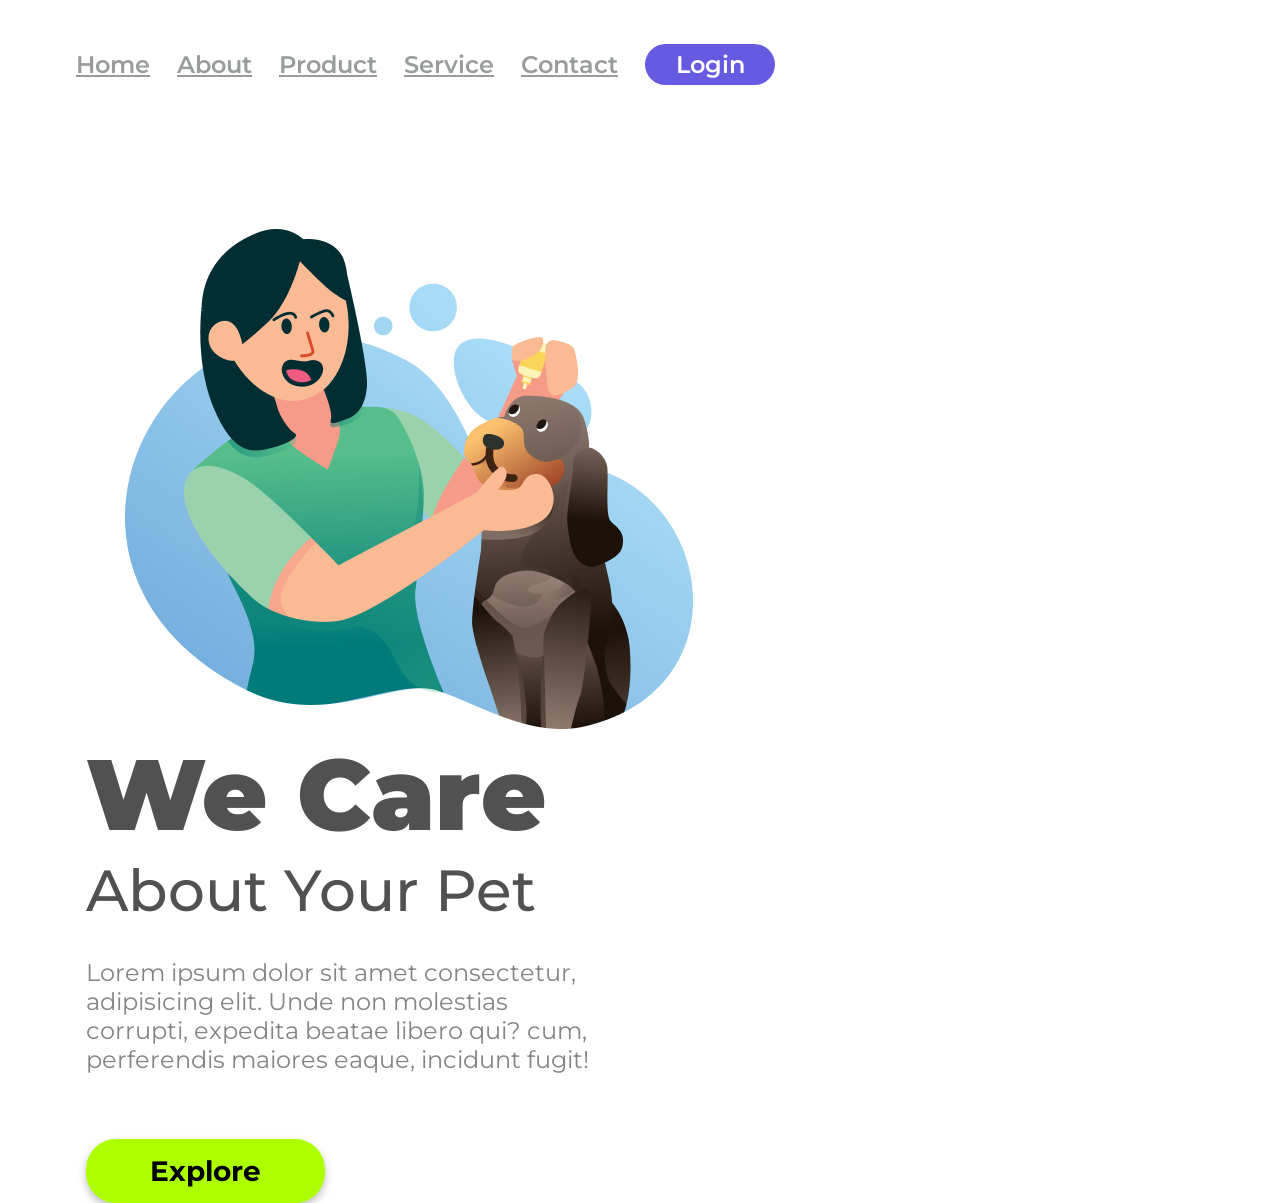
==== desafio 1/index.html @ 7fee4ad7 "primeiro comentario" ====
<!DOCTYPE html>
<html lang="pt-br">
<head>
    <meta charset="UTF-8">
    <meta name="viewport" content="width=device-width, initial-scale=1.0">
    <link rel="stylesheet" href="./styles.css">
    <title>We Care</title>
</head>
<body>
    <header>
        <a class="link-header" href="">Home</a>
        <a class="link-header" href="">About</a>
        <a class="link-header" href="">Product</a>
        <a class="link-header" href="">Service</a>
        <a class="link-header" href="">Contact</a>
        <button class="button-header">Login</button>
    </header>

    <main>
        <img src="./img/we-care.png" alt="we-care-logo" class="img-logo">
    
        <section>
            <h1>We Care</h1>
            <h2>About Your Pet</h2>
            <p>Lorem ipsum dolor sit amet consectetur, adipisicing elit. Unde non molestias corrupti, expedita beatae libero qui?  cum, perferendis maiores eaque, incidunt fugit!</p>

            <button class="button-main">Explore</button>
        </section>
        
        
    </main>


</body>
</html>
---- desafio 1/styles.css ----
@import url('https://fonts.googleapis.com/css2?family=Montserrat:ital,wght@0,100..900;1,100..900&display=swap');
/* Esta linha importa a fonte 'Montserrat' do Google Fonts para ser usada na página.
   Ela garante que o navegador carregue e utilize essa família de fontes. */

*{
    /* O seletor universal '*' aplica as propriedades a TODOS os elementos HTML da página. */
    font-family: 'Montserrat', sans-serif;
    /* Define a fonte padrão para todos os elementos como 'Montserrat'.
       'sans-serif' é um fallback caso a Montserrat não carregue. */
    margin: 0;
    /* Remove a margem externa padrão de todos os elementos.
       Isso é um reset comum para ter controle total sobre os espaçamentos. */
    padding: 0;
    /* Remove o preenchimento interno (padding) padrão de todos os elementos.
       Também é parte do reset para controle total de espaçamento. */
    box-sizing: border-box;
    /* Define o Box Model para 'border-box'. Isso significa que a largura e altura de um elemento incluirão o padding e a borda, tornando o dimensionamento
       mais intuitivo e previsível (o tamanho que você define é o tamanho final). */
}

header{
    /* Estilos para o elemento <header> (cabeçalho da página). */
    margin: 44px 0 144px 76px;
    /* Define as margens externas do header:
       - 44px no topo.
       - 0px na direita.
       - 144px na parte inferior.
       - 76px na esquerda.
       (Essas são margens fixas que podem causar problemas de layout em telas menores). */
}

.link-header{
    /* Estilos para os links de navegação dentro do header (elementos com a classe 'link-header'). */
    font-weight: 600;
    /* Define a espessura da fonte (negrito médio). */
    font-size: 24px;
    /* Define o tamanho da fonte como 24 pixels (valor fixo). */
    line-height: 29px;
    /* Define a altura da linha do texto como 29 pixels. */
    color: #989d99;
    /* Define a cor do texto para um tom de cinza. */
    cursor: pointer;
    /* Altera o cursor do mouse para uma "mãozinha" ao passar sobre o link,
       indicando que é clicável. */
    margin-right: 23px;
    /* Define uma margem de 23 pixels à direita de cada link. */
}

.button-header{
    /* Estilos para o botão de "Sign up" no header (elemento com a classe 'button-header'). */
    background: #665ae1;
    /* Define a cor de fundo do botão como um tom de roxo/azul. */
    border-radius: 20.5px;
    /* Arredonda os cantos do botão em 20.5 pixels, criando um formato mais oval. */
    width: 130px;
    /* Define a largura fixa do botão em 130 pixels. */
    height: 41px;
    /* Define a altura fixa do botão em 41 pixels. */
    border: none;
    /* Remove a borda padrão do botão. */
    font-weight: 600;
    /* Define a espessura da fonte do texto do botão como 600 (negrito médio). */
    font-size: 24px;
    /* Define o tamanho da fonte do texto do botão como 24 pixels (valor fixo). */
    line-height: 29px;
    /* Define a altura da linha do texto do botão como 29 pixels. */
    color: #ffffff;
    /* Define a cor do texto do botão como branco. */
    cursor: pointer;
    /* Altera o cursor do mouse para uma "mãozinha" ao passar sobre o botão. */
}

.img-logo{
    /* Estilos para a imagem principal (elemento com a classe 'img-logo'). */
    width: 568px;
    /* Define a largura fixa da imagem em 568 pixels.
       (Isso pode fazer a imagem transbordar em telas menores). */
    height: 500px;
    /* Define a altura fixa da imagem em 500 pixels. */
    margin-left: 125px;
    /* Define uma margem de 125 pixels à esquerda da imagem. */
    display: inline-block;
    /* Faz com que a imagem se comporte como um elemento de bloco, mas que possa
       ficar na mesma linha que outros elementos 'inline-block'. */
}

section{
    /* Estilos para a seção de conteúdo principal (elemento <section>). */
    display: inline-block;
    /* Faz com que a seção se comporte como um elemento de bloco, mas que possa
    ficar na mesma linha que outros elementos 'inline-block'.
       (Junto com a imagem, isso cria o layout de duas colunas no desktop). */
    margin-left: 86px;
    /* Define uma margem de 86 pixels à esquerda da seção. */
}

h1{
    /* Estilos para o título principal (elemento <h1>). */
    font-weight: 900;
    /* Define a espessura da fonte como 900 (extra negrito). */
    font-size: 100px;
    /* Define o tamanho da fonte como 100 pixels (muito grande para a maioria das telas). */
    line-height: 122px;
    /* Define a altura da linha do texto como 122 pixels. */
    color: #515151;
    /* Define a cor do texto para um tom de cinza escuro. */
}

h2{
    /* Estilos para o subtítulo (elemento <h2>). */
    font-weight: 500;
    /* Define a espessura da fonte como 500 (negrito médio). */
    font-size: 58px;
    /* Define o tamanho da fonte como 58 pixels (também grande). */
    line-height: 71px;
    /* Define a altura da linha do texto como 71 pixels. */
    color: #515151;
    /* Define a cor do texto para um tom de cinza escuro. */
}

p{
    /* Estilos para o parágrafo de texto (elemento <p>). */
    font-weight: 400;
    /* Define a espessura da fonte como 400 (normal). */
    font-size: 24px;
    /* Define o tamanho da fonte como 24 pixels (fixo). */
    line-height: 29px;
    /* Define a altura da linha do texto como 29 pixels. */
    color: #848484;
    /* Define a cor do texto para um tom de cinza mais claro. */
    width: 515px;
    /* Define a largura fixa do parágrafo em 515 pixels.
       (Isso pode fazer o texto transbordar em telas menores que 515px). */
    margin-top: 32px;
    /* Define uma margem de 32 pixels no topo do parágrafo. */
    margin-bottom: 65px;
    /* Define uma margem de 65 pixels na parte inferior do parágrafo. */
}

.button-main{
    /* Estilos para o botão principal na seção de conteúdo (elemento com a classe 'button-main'). */
    background: #adff00;
    /* Define a cor de fundo do botão como um verde-limão. */
    border-radius: 30px;
    /* Arredonda os cantos do botão em 30 pixels, tornando-o bem arredondado. */
    width: 239px;
    /* Define a largura fixa do botão em 239 pixels. */
    height: 64px;
    /* Define a altura fixa do botão em 64 pixels. */
    border: none;
    /* Remove a borda padrão do botão. */
    cursor: pointer;
    /* Altera o cursor do mouse para uma "mãozinha" ao passar sobre o botão. */
    filter: drop-shadow(0px 4px 4px rgba(0, 0, 0, 0.25));
    /* Adiciona uma sombra projetada (drop-shadow) ao botão:
       - 0px de deslocamento horizontal.
       - 4px de deslocamento vertical.
       - 4px de raio de desfoque.
       - Cor preta com 25% de opacidade. */
    font-weight: 700;
    /* Define a espessura da fonte do texto do botão como 700 (negrito). */
    font-size: 28px;
    /* Define o tamanho da fonte do texto do botão como 28 pixels (fixo). */
    line-height: 34px;
    /* Define a altura da linha do texto do botão como 34 pixels. */
    color: #000000;
    /* Define a cor do texto do botão como preto. */
}

@media screen and (max-width: 800px) {
    /* Início da Media Query: Estas regras de CSS serão aplicadas SOMENTE quando
       a largura da tela (viewport) for de 800 pixels ou MENOS.
       Isso é usado para adaptar o layout para tablets e celulares. */

    header{
        /* Estilos para o header dentro da media query. */
        display: none;
        /* Oculta completamente o header em telas com largura de até 800px. */
    }

    main{
        /* Estilos para o elemento <main> dentro da media query. */
        display: flex;
        /* Transforma o main em um container flexível. */
        flex-direction: column;
        /* Altera a direção dos itens flexíveis para coluna, ou seja,
           a imagem e a seção de texto serão empilhadas verticalmente. */
        align-items: center;
        /* Centraliza os itens flexíveis horizontalmente dentro do main. */
    }

    .img-logo{
        /* Estilos para a imagem principal dentro da media query. */
        width: 90%;
        /* A imagem ocupa 90% da largura disponível do seu container pai (main).
           Isso a torna responsiva e evita transbordamento. */
        height: auto;
        /* A altura é ajustada automaticamente para manter a proporção da imagem,
           evitando que ela fique distorcida. */
        margin: 180px 5px 0 5px;
        /* Define as margens da imagem:
           - 180px no topo (empurra para baixo).
           - 5px na direita.
           - 0px na parte inferior.
           - 5px na esquerda.
           (Ainda usa pixels fixos para margens laterais, que podem ser melhorados com 'auto' ou 'padding'). */
    }

    section{
        /* Estilos para a seção de conteúdo principal dentro da media query. */
        margin: 0 auto;
        /* Centraliza a seção horizontalmente (0px de margem superior/inferior,
           'auto' para margens laterais iguais). */
        width: 90%;
        /* A seção ocupa 90% da largura disponível do seu container pai (main). */
        text-align: center;
        /* Centraliza todo o texto dentro da seção. */
        padding-top: 5%;
        /* Adiciona um preenchimento interno de 5% da largura do pai no topo da seção. */
    }

    h1{
        /* Estilos para o título principal (h1) dentro da media query. */
        font-size: 50px;
        /* Reduz o tamanho da fonte para 50 pixels para telas menores. */
        line-height: 58px;
        /* Ajusta a altura da linha para 58 pixels. */
    }

    h2{
        /* Estilos para o subtítulo (h2) dentro da media query. */
        font-size: 28px;
        /* Reduz o tamanho da fonte para 28 pixels para telas menores. */
        line-height: 34px;
        /* Ajusta a altura da linha para 34 pixels. */
    }

    p{
        /* Estilos para o parágrafo (p) dentro da media query. */
        display: none;
        /* Oculta completamente o parágrafo em telas com largura de até 800px. */
    }

    button{
        /* Estilos para TODOS os botões dentro da media query.
           (Este seletor genérico pode não ser o ideal se houver mais de um botão visível). */
        margin: 15px auto;/* Adiciona uma margem de 15px no topo/inferior e centraliza o botão horizontalmente. */
    }
}
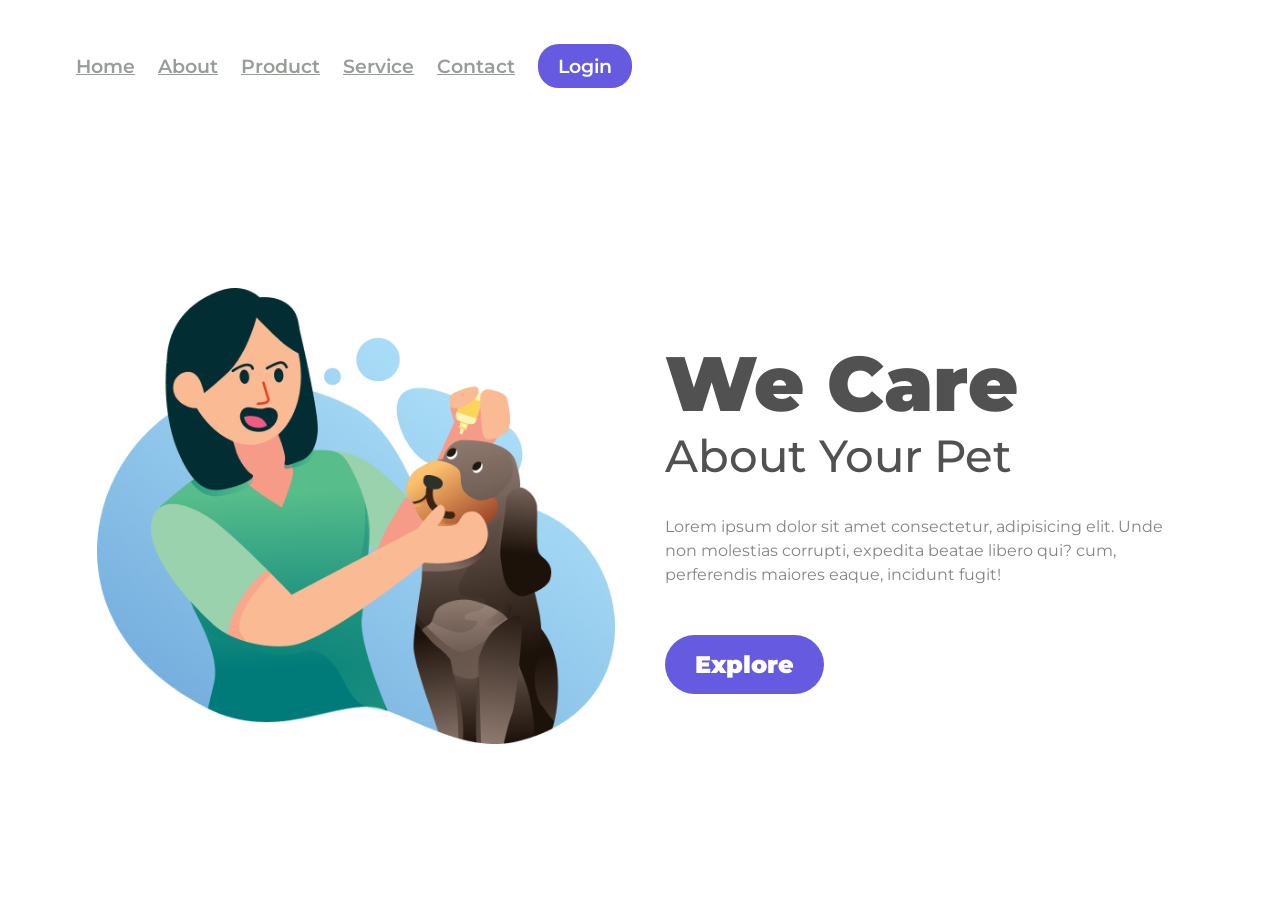
==== commit 8da89f2d: "alteração no CSS das paginas e adicionando img das telas" ====
--- a/desafio 1/index.html
+++ b/desafio 1/index.html
@@ -8,12 +8,15 @@
 </head>
 <body>
     <header>
-        <a class="link-header" href="">Home</a>
-        <a class="link-header" href="">About</a>
-        <a class="link-header" href="">Product</a>
-        <a class="link-header" href="">Service</a>
-        <a class="link-header" href="">Contact</a>
-        <button class="button-header">Login</button>
+        <div class="header-links-container">
+            <a class="link-header" href="">Home</a>
+            <a class="link-header" href="">About</a>
+            <a class="link-header" href="">Product</a>
+            <a class="link-header" href="">Service</a>
+            <a class="link-header" href="">Contact</a>
+            <button class="button-header">Login</button>
+
+        </div>
     </header>
 
     <main>
--- a/desafio 1/styles.css
+++ b/desafio 1/styles.css
@@ -1,249 +1,191 @@
 @import url('https://fonts.googleapis.com/css2?family=Montserrat:ital,wght@0,100..900;1,100..900&display=swap');
-/* Esta linha importa a fonte 'Montserrat' do Google Fonts para ser usada na página.
-   Ela garante que o navegador carregue e utilize essa família de fontes. */
+/* Importa a fonte 'Montserrat' do Google Fonts. */
 
 *{
-    /* O seletor universal '*' aplica as propriedades a TODOS os elementos HTML da página. */
-    font-family: 'Montserrat', sans-serif;
-    /* Define a fonte padrão para todos os elementos como 'Montserrat'.
-       'sans-serif' é um fallback caso a Montserrat não carregue. */
-    margin: 0;
-    /* Remove a margem externa padrão de todos os elementos.
-       Isso é um reset comum para ter controle total sobre os espaçamentos. */
-    padding: 0;
-    /* Remove o preenchimento interno (padding) padrão de todos os elementos.
-       Também é parte do reset para controle total de espaçamento. */
-    box-sizing: border-box;
-    /* Define o Box Model para 'border-box'. Isso significa que a largura e altura de um elemento incluirão o padding e a borda, tornando o dimensionamento
-       mais intuitivo e previsível (o tamanho que você define é o tamanho final). */
+    /* Reseta estilos padrão para todos os elementos. */
+    font-family: 'Montserrat', sans-serif; /* Define a fonte padrão. */
+    margin: 0; /* Remove margem externa padrão. */
+    padding: 0; /* Remove preenchimento interno padrão. */
+    box-sizing: border-box; /* Inclui padding e borda na largura/altura. */
+}
+
+body {
+    /* Garante que o corpo ocupe 100% da largura da tela. */
+    width: 100vw;
+    display: flex;
+    flex-direction: column; /* Organiza os elementos em coluna por padrão. */
+    min-height: 100vh; /* Garante que o body ocupe a altura total da viewport. */
 }
 
 header{
-    /* Estilos para o elemento <header> (cabeçalho da página). */
-    margin: 44px 0 144px 76px;
-    /* Define as margens externas do header:
-       - 44px no topo.
-       - 0px na direita.
-       - 144px na parte inferior.
-       - 76px na esquerda.
-       (Essas são margens fixas que podem causar problemas de layout em telas menores). */
+    /* Estilos para o cabeçalho. */
+    display: flex; /* Transforma o cabeçalho em um container flexível. */
+    justify-content: space-between; /* Distribui os itens (links e botão) com espaço entre eles. */
+    align-items: center; /* Alinha os itens verticalmente ao centro. */
+    padding: 44px 76px; /* Preenchimento para desktop. */
+    width: 100%; /* Ocupa a largura total. */
+}
+
+.header-links-container {
+    display: flex; /* Transforma este container em flex para organizar os links */
+    align-items: center;
+    gap: 23px; /* AQUI! Define o espaçamento DE 23px ENTRE cada link */
 }
 
 .link-header{
-    /* Estilos para os links de navegação dentro do header (elementos com a classe 'link-header'). */
-    font-weight: 600;
-    /* Define a espessura da fonte (negrito médio). */
-    font-size: 24px;
-    /* Define o tamanho da fonte como 24 pixels (valor fixo). */
-    line-height: 29px;
-    /* Define a altura da linha do texto como 29 pixels. */
-    color: #989d99;
-    /* Define a cor do texto para um tom de cinza. */
-    cursor: pointer;
-    /* Altera o cursor do mouse para uma "mãozinha" ao passar sobre o link,
-       indicando que é clicável. */
-    margin-right: 23px;
-    /* Define uma margem de 23 pixels à direita de cada link. */
+    /* Estilos para os links de navegação no cabeçalho. */
+    font-weight: 600; /* Espessura da fonte. */
+    font-size: 1.2rem; /* Tamanho da fonte relativo. */
+    line-height: 1.5; /* Altura da linha relativa. */
+    color: #989d99; /* Cor do texto. */
+    cursor: pointer; /* Muda o cursor para indicar clicável. */
+    transition: color 0.3s ease; /* Transição suave para a cor. */
+}
+
+.link-header:hover {
+    color: #665ae1; /* Muda a cor para o roxo do botão ao passar o mouse. */
 }
 
 .button-header{
-    /* Estilos para o botão de "Sign up" no header (elemento com a classe 'button-header'). */
-    background: #665ae1;
-    /* Define a cor de fundo do botão como um tom de roxo/azul. */
-    border-radius: 20.5px;
-    /* Arredonda os cantos do botão em 20.5 pixels, criando um formato mais oval. */
-    width: 130px;
-    /* Define a largura fixa do botão em 130 pixels. */
-    height: 41px;
-    /* Define a altura fixa do botão em 41 pixels. */
-    border: none;
-    /* Remove a borda padrão do botão. */
-    font-weight: 600;
-    /* Define a espessura da fonte do texto do botão como 600 (negrito médio). */
-    font-size: 24px;
-    /* Define o tamanho da fonte do texto do botão como 24 pixels (valor fixo). */
-    line-height: 29px;
-    /* Define a altura da linha do texto do botão como 29 pixels. */
-    color: #ffffff;
-    /* Define a cor do texto do botão como branco. */
-    cursor: pointer;
-    /* Altera o cursor do mouse para uma "mãozinha" ao passar sobre o botão. */
+    /* Estilos para o botão de "Sign up" no cabeçalho. */
+    background: #665ae1; /* Cor de fundo. */
+    border-radius: 20.5px; /* Arredondamento dos cantos. */
+    padding: 10px 20px; /* Preenchimento para melhor adaptação. */
+    border: none; /* Remove a borda. */
+    font-weight: 600; /* Espessura da fonte. */
+    font-size: 1.2rem; /* Tamanho da fonte relativo. */
+    color: #ffffff; /* Cor do texto. */
+    cursor: pointer; /* Muda o cursor para indicar clicável. */
+    white-space: nowrap; /* Evita que o texto do botão quebre. */
+    transition: background 0.3s ease; /* Transição suave para o fundo. */
+}
+
+.button-header:hover {
+    background: #5044c4; /* Escurece o botão ao passar o mouse. */
+}
+
+/* Container principal para a imagem e a seção de texto */
+main {
+    display: flex; /* Transforma o main em um container flexível. */
+    flex-direction: row; /* Itens em linha por padrão (desktop). */
+    align-items: center; /* Alinha os itens verticalmente ao centro. */
+    justify-content: center; /* Centraliza os itens horizontalmente. */
+    flex-grow: 1; /* Permite que o main ocupe o espaço restante verticalmente. */
+    padding: 50px 5%; /* Preenchimento responsivo. */
+    gap: 50px; /* Espaçamento entre a imagem e a seção de texto. */
 }
 
 .img-logo{
-    /* Estilos para a imagem principal (elemento com a classe 'img-logo'). */
-    width: 568px;
-    /* Define a largura fixa da imagem em 568 pixels.
-       (Isso pode fazer a imagem transbordar em telas menores). */
-    height: 500px;
-    /* Define a altura fixa da imagem em 500 pixels. */
-    margin-left: 125px;
-    /* Define uma margem de 125 pixels à esquerda da imagem. */
-    display: inline-block;
-    /* Faz com que a imagem se comporte como um elemento de bloco, mas que possa
-       ficar na mesma linha que outros elementos 'inline-block'. */
+    /* Estilos para a imagem principal. */
+    max-width: 568px; /* Largura máxima da imagem, como no design original. */
+    width: 45%; /* A imagem ocupará no máximo 45% da largura do seu container. */
+    height: auto; /* A altura se ajusta proporcionalmente à largura. */
+    display: block; /* Garante que a imagem se comporte como um bloco. */
 }
 
 section{
-    /* Estilos para a seção de conteúdo principal (elemento <section>). */
-    display: inline-block;
-    /* Faz com que a seção se comporte como um elemento de bloco, mas que possa
-    ficar na mesma linha que outros elementos 'inline-block'.
-       (Junto com a imagem, isso cria o layout de duas colunas no desktop). */
-    margin-left: 86px;
-    /* Define uma margem de 86 pixels à esquerda da seção. */
+    /* Estilos para a seção de conteúdo principal. */
+    width: 45%; /* A seção ocupará 45% da largura do seu container. */
+    max-width: 580px; /* Limita a largura máxima da seção de texto. */
+    display: flex;
+    flex-direction: column; /* Organiza os elementos internos da seção em coluna. */
+    align-items: flex-start; /* Alinha o texto à esquerda por padrão. */
 }
 
 h1{
-    /* Estilos para o título principal (elemento <h1>). */
-    font-weight: 900;
-    /* Define a espessura da fonte como 900 (extra negrito). */
-    font-size: 100px;
-    /* Define o tamanho da fonte como 100 pixels (muito grande para a maioria das telas). */
-    line-height: 122px;
-    /* Define a altura da linha do texto como 122 pixels. */
-    color: #515151;
-    /* Define a cor do texto para um tom de cinza escuro. */
+    /* Estilos para o título principal. */
+    font-weight: 900; /* Espessura da fonte. */
+    font-size: clamp(3rem, 6vw, 6.25rem); /* Tamanho da fonte fluido. */
+    line-height: 1.2; /* Altura da linha relativa. */
+    color: #515151; /* Cor do texto. */
 }
 
 h2{
-    /* Estilos para o subtítulo (elemento <h2>). */
-    font-weight: 500;
-    /* Define a espessura da fonte como 500 (negrito médio). */
-    font-size: 58px;
-    /* Define o tamanho da fonte como 58 pixels (também grande). */
-    line-height: 71px;
-    /* Define a altura da linha do texto como 71 pixels. */
-    color: #515151;
-    /* Define a cor do texto para um tom de cinza escuro. */
+    /* Estilos para o subtítulo. */
+    font-weight: 500; /* Espessura da fonte. */
+    font-size: clamp(2rem, 3.5vw, 3.625rem); /* Tamanho da fonte fluido. */
+    line-height: 1.2; /* Altura da linha relativa. */
+    color: #515151; /* Cor do texto. */
 }
 
 p{
-    /* Estilos para o parágrafo de texto (elemento <p>). */
-    font-weight: 400;
-    /* Define a espessura da fonte como 400 (normal). */
-    font-size: 24px;
-    /* Define o tamanho da fonte como 24 pixels (fixo). */
-    line-height: 29px;
-    /* Define a altura da linha do texto como 29 pixels. */
-    color: #848484;
-    /* Define a cor do texto para um tom de cinza mais claro. */
-    width: 515px;
-    /* Define a largura fixa do parágrafo em 515 pixels.
-       (Isso pode fazer o texto transbordar em telas menores que 515px). */
-    margin-top: 32px;
-    /* Define uma margem de 32 pixels no topo do parágrafo. */
-    margin-bottom: 65px;
-    /* Define uma margem de 65 pixels na parte inferior do parágrafo. */
+    /* Estilos para o parágrafo de texto. */
+    font-weight: 400; /* Espessura da fonte. */
+    font-size: clamp(1rem, 1.2vw, 1.5rem); /* Tamanho da fonte fluido. */
+    line-height: 1.5; /* Altura da linha relativa. */
+    color: #848484; /* Cor do texto. */
+    max-width: 515px; /* Largura máxima. */
+    width: 100%; /* Ocupa 100% da largura disponível. */
+    margin-top: 2rem; /* Margem superior relativa. */
+    margin-bottom: 3rem; /* Margem inferior relativa. */
 }
 
 .button-main{
-    /* Estilos para o botão principal na seção de conteúdo (elemento com a classe 'button-main'). */
-    background: #adff00;
-    /* Define a cor de fundo do botão como um verde-limão. */
-    border-radius: 30px;
-    /* Arredonda os cantos do botão em 30 pixels, tornando-o bem arredondado. */
-    width: 239px;
-    /* Define a largura fixa do botão em 239 pixels. */
-    height: 64px;
-    /* Define a altura fixa do botão em 64 pixels. */
-    border: none;
-    /* Remove a borda padrão do botão. */
-    cursor: pointer;
-    /* Altera o cursor do mouse para uma "mãozinha" ao passar sobre o botão. */
-    filter: drop-shadow(0px 4px 4px rgba(0, 0, 0, 0.25));
-    /* Adiciona uma sombra projetada (drop-shadow) ao botão:
-       - 0px de deslocamento horizontal.
-       - 4px de deslocamento vertical.
-       - 4px de raio de desfoque.
-       - Cor preta com 25% de opacidade. */
-    font-weight: 700;
-    /* Define a espessura da fonte do texto do botão como 700 (negrito). */
-    font-size: 28px;
-    /* Define o tamanho da fonte do texto do botão como 28 pixels (fixo). */
-    line-height: 34px;
-    /* Define a altura da linha do texto do botão como 34 pixels. */
-    color: #000000;
-    /* Define a cor do texto do botão como preto. */
+    /* Estilos para o botão principal na seção de conteúdo. */
+    background: #665ae1; /* Cor de fundo. */
+    border-radius: 32px; /* Arredondamento dos cantos. */
+    padding: 15px 30px; /* Preenchimento. */
+    border: none; /* Remove a borda. */
+    font-weight: 900; /* Espessura da fonte. */
+    font-size: 1.5rem; /* Tamanho da fonte relativo. */
+    color: #ffffff; /* Cor do texto. */
+    cursor: pointer; /* Muda o cursor para indicar clicável. */
+    white-space: nowrap; /* Evita que o texto do botão quebre. */
+    transition: background 0.3s ease; /* Transição suave para o hover. */
 }
 
+.button-main:hover {
+    background: #5044c4; /* Escurece o botão ao passar o mouse. */
+}
+
+/* ==================================================================================== */
+/* MEDIA QUERIES para Responsividade */
+/* ==================================================================================== */
+
+/* Estilos para Telas Menores (como iPhone, tablets pequenos - até 800px de largura) */
 @media screen and (max-width: 800px) {
-    /* Início da Media Query: Estas regras de CSS serão aplicadas SOMENTE quando
-       a largura da tela (viewport) for de 800 pixels ou MENOS.
-       Isso é usado para adaptar o layout para tablets e celulares. */
-
     header{
-        /* Estilos para o header dentro da media query. */
-        display: none;
-        /* Oculta completamente o header em telas com largura de até 800px. */
+        display: none; /* Oculta o cabeçalho em telas menores. */
     }
 
     main{
-        /* Estilos para o elemento <main> dentro da media query. */
-        display: flex;
-        /* Transforma o main em um container flexível. */
-        flex-direction: column;
-        /* Altera a direção dos itens flexíveis para coluna, ou seja,
-           a imagem e a seção de texto serão empilhadas verticalmente. */
-        align-items: center;
-        /* Centraliza os itens flexíveis horizontalmente dentro do main. */
+        flex-direction: column; /* Empilha a imagem e a seção de texto verticalmente. */
+        align-items: center; /* Centraliza os itens flexíveis horizontalmente. */
+        padding: 30px 20px; /* Preenchimento responsivo. */
+        gap: 30px; /* Espaçamento entre a imagem e a seção de texto. */
     }
 
     .img-logo{
-        /* Estilos para a imagem principal dentro da media query. */
-        width: 90%;
-        /* A imagem ocupa 90% da largura disponível do seu container pai (main).
-           Isso a torna responsiva e evita transbordamento. */
-        height: auto;
-        /* A altura é ajustada automaticamente para manter a proporção da imagem,
-           evitando que ela fique distorcida. */
-        margin: 180px 5px 0 5px;
-        /* Define as margens da imagem:
-           - 180px no topo (empurra para baixo).
-           - 5px na direita.
-           - 0px na parte inferior.
-           - 5px na esquerda.
-           (Ainda usa pixels fixos para margens laterais, que podem ser melhorados com 'auto' ou 'padding'). */
+        width: 90%; /* A imagem ocupa 90% da largura do container. */
+        max-width: 400px; /* Limita a largura máxima. */
+        margin: 0; /* Remove margens fixas. */
     }
 
     section{
-        /* Estilos para a seção de conteúdo principal dentro da media query. */
-        margin: 0 auto;
-        /* Centraliza a seção horizontalmente (0px de margem superior/inferior,
-           'auto' para margens laterais iguais). */
-        width: 90%;
-        /* A seção ocupa 90% da largura disponível do seu container pai (main). */
-        text-align: center;
-        /* Centraliza todo o texto dentro da seção. */
-        padding-top: 5%;
-        /* Adiciona um preenchimento interno de 5% da largura do pai no topo da seção. */
+        margin: 0 auto; /* Centraliza a seção horizontalmente. */
+        width: 90%; /* A seção ocupa 90% da largura do container. */
+        text-align: center; /* Centraliza todo o texto dentro da seção. */
+        padding-top: 0; /* Ajustado para usar 'gap' no 'main'. */
     }
 
     h1{
-        /* Estilos para o título principal (h1) dentro da media query. */
-        font-size: 50px;
-        /* Reduz o tamanho da fonte para 50 pixels para telas menores. */
-        line-height: 58px;
-        /* Ajusta a altura da linha para 58 pixels. */
+        font-size: clamp(2.5rem, 8vw, 3.125rem); /* Tamanho de fonte fluido para mobile. */
+        line-height: 1.2;
     }
 
     h2{
-        /* Estilos para o subtítulo (h2) dentro da media query. */
-        font-size: 28px;
-        /* Reduz o tamanho da fonte para 28 pixels para telas menores. */
-        line-height: 34px;
-        /* Ajusta a altura da linha para 34 pixels. */
+        font-size: clamp(1.5rem, 5vw, 1.75rem); /* Tamanho de fonte fluido para mobile. */
+        line-height: 1.2;
     }
 
     p{
-        /* Estilos para o parágrafo (p) dentro da media query. */
-        display: none;
-        /* Oculta completamente o parágrafo em telas com largura de até 800px. */
+        display: none; /* Oculta o parágrafo em telas menores. */
     }
 
-    button{
-        /* Estilos para TODOS os botões dentro da media query.
-           (Este seletor genérico pode não ser o ideal se houver mais de um botão visível). */
-        margin: 15px auto;/* Adiciona uma margem de 15px no topo/inferior e centraliza o botão horizontalmente. */
+    .button-main{
+        margin: 30px auto 0 auto; /* Margem superior e centralização. */
+        width: 100%; /* Botão ocupa a largura total. */
+        max-width: 300px; /* Limita a largura máxima. */
+        padding: 15px 0; /* Ajusta o padding. */
     }
 }
